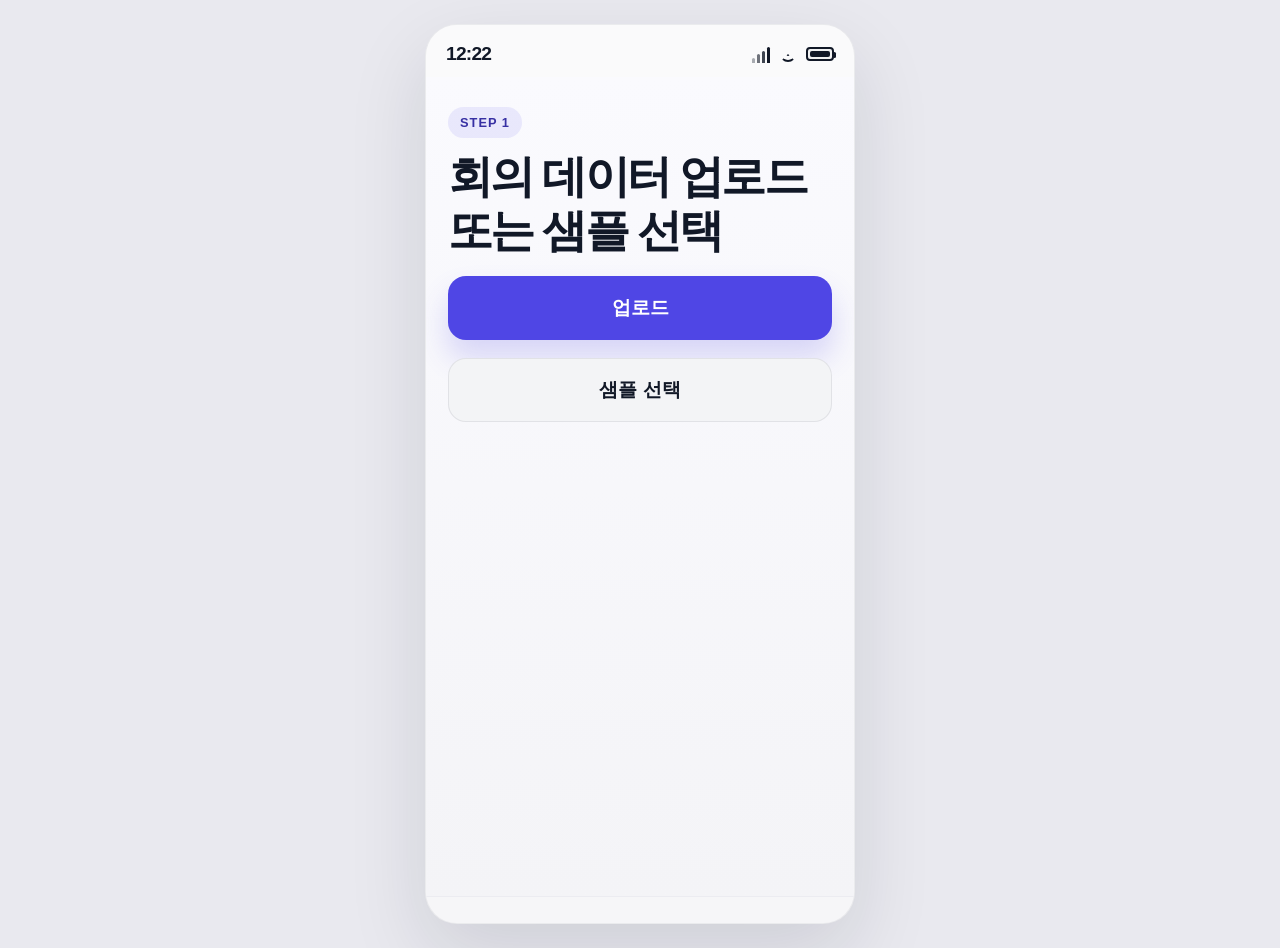
==== demo-pages/step-01-upload.html @ 853f2ba0 "Add STT evaluation demo pages" ====
<!doctype html>
<html lang="ko">
  <head>
    <meta charset="UTF-8" />
    <meta name="viewport" content="width=device-width, initial-scale=1.0" />
    <title>STEP 1 · 업로드 / 샘플 선택</title>
    <link rel="stylesheet" href="../styles.css" />
  </head>
  <body>
    <div class="page-shell">
      <div
        class="phone-frame"
        aria-label="STEP 1 회의 데이터 업로드 또는 샘플 선택"
      >
        <header class="status-bar">
          <span class="time">12:22</span>
          <div class="status-icons" aria-label="상태 표시">
            <span class="signal"><i></i><i></i><i></i><i></i></span>
            <span class="wifi" aria-hidden="true"></span>
            <span class="battery" aria-hidden="true"
              ><span class="battery-level"></span
            ></span>
          </div>
        </header>

        <main class="screen">
          <div class="screen-header">
            <span class="screen-tag">STEP 1</span>
            <h1>회의 데이터 업로드 또는 샘플 선택</h1>
          </div>
          <div class="upload-box">
            <button class="primary-btn large-btn">업로드</button>
            <button class="secondary-btn large-btn">샘플 선택</button>
          </div>
          <div class="slide-actions">
            <a
              class="slide-nav-btn secondary disabled"
              href="step-01-upload.html"
              >이전</a
            >
            <a class="slide-nav-btn primary" href="step-02-transcript.html"
              >다음</a
            >
          </div>
        </main>
      </div>
    </div>
    <script src="../script.js"></script>
  </body>
</html>
---- styles.css ----
﻿:root {
  --primary: #4f46e5;
  --primary-strong: #3730a3;
  --bg: #f4f4f7;
  --panel: #ffffff;
  --panel-soft: #f3f4f6;
  --line: rgba(17, 24, 39, 0.12);
  --text: #111827;
  --muted: #4b5563;
  --success: #10b981;
  --gray: #64748b;
  --shadow: 0 18px 50px rgba(79, 70, 229, 0.12);
}

* {
  box-sizing: border-box;
}

html,
body {
  margin: 0;
  width: 100%;
  min-height: 100%;
  font-family: -apple-system, BlinkMacSystemFont, "Segoe UI", sans-serif;
  background: #e9e9ef;
  color: var(--text);
}

button,
input,
textarea {
  font: inherit;
}

body {
  display: flex;
  justify-content: center;
  align-items: flex-start;
  min-height: 100vh;
  padding: 24px;
}

.page-shell {
  width: 100%;
  display: flex;
  justify-content: center;
  align-items: flex-start;
}

.phone-frame {
  width: 100%;
  max-width: 430px;
  min-height: 900px;
  background: #f6f6f8;
  border: 1px solid rgba(17, 24, 39, 0.05);
  border-radius: 32px;
  box-shadow: 0 30px 80px rgba(15, 23, 42, 0.12);
  overflow: hidden;
}

.status-bar {
  display: flex;
  align-items: center;
  justify-content: space-between;
  background: rgba(255, 255, 255, 0.4);
  padding: 18px 20px 12px;
  font-weight: 700;
}

.time {
  font-size: 1.2rem;
  letter-spacing: -0.04em;
}

.status-icons {
  display: flex;
  align-items: center;
  gap: 10px;
  color: #111827;
}

.signal {
  display: inline-flex;
  align-items: end;
  gap: 2px;
  height: 18px;
}

.signal i {
  display: block;
  width: 3px;
  border-radius: 2px 2px 0 0;
  background: #111827;
}

.signal i:nth-child(1) {
  height: 5px;
  opacity: 0.35;
}
.signal i:nth-child(2) {
  height: 9px;
  opacity: 0.6;
}
.signal i:nth-child(3) {
  height: 12px;
  opacity: 0.8;
}
.signal i:nth-child(4) {
  height: 16px;
}

.wifi {
  width: 16px;
  height: 16px;
  border: 2px solid transparent;
  border-top-color: #111827;
  border-radius: 50%;
  transform: rotate(180deg);
  position: relative;
}

.wifi::before {
  content: "";
  position: absolute;
  inset: 4px 4px 2px;
  border: 2px solid transparent;
  border-top-color: #111827;
  border-radius: 50%;
}

.battery {
  position: relative;
  width: 28px;
  height: 14px;
  border: 2px solid #111827;
  border-radius: 4px;
  background: rgba(17, 24, 39, 0.04);
}

.battery::after {
  content: "";
  position: absolute;
  right: -4px;
  top: 3px;
  width: 3px;
  height: 6px;
  border-radius: 2px;
  background: #111827;
}

.battery-level {
  position: absolute;
  inset: 2px;
  border-radius: 2px;
  background: #111827;
}

.page-stack {
  display: flex;
  flex-direction: column;
}

.demo-menu-shell {
  width: 100%;
  min-height: 100vh;
  display: flex;
  align-items: center;
  justify-content: center;
  padding: 32px 18px;
}

.demo-menu-card {
  width: min(100%, 860px);
  background: #ffffff;
  border: 1px solid rgba(17, 24, 39, 0.08);
  border-radius: 28px;
  box-shadow: 0 30px 80px rgba(15, 23, 42, 0.12);
  padding: 32px 24px;
}

.eyebrow {
  margin: 0 0 8px;
  color: var(--primary-strong);
  font-weight: 800;
  letter-spacing: 0.08em;
  text-transform: uppercase;
}

.demo-menu-card h1 {
  margin: 0 0 24px;
  font-size: clamp(2.3rem, 4vw, 3.5rem);
  line-height: 1.15;
  letter-spacing: -0.06em;
}

.demo-menu-grid {
  display: grid;
  grid-template-columns: repeat(2, minmax(0, 1fr));
  gap: 14px;
}

.demo-link {
  display: block;
  padding: 18px 20px;
  border-radius: 18px;
  background: linear-gradient(
    180deg,
    rgba(79, 70, 229, 0.08),
    rgba(79, 70, 229, 0.02)
  );
  border: 1px solid rgba(79, 70, 229, 0.12);
  color: var(--text);
  font-size: 1.08rem;
  font-weight: 700;
  text-decoration: none;
  box-shadow: inset 0 1px 0 rgba(255, 255, 255, 0.5);
}

.screen {
  min-height: 820px;
  display: flex;
  flex-direction: column;
  justify-content: flex-start;
  gap: 18px;
  padding: 30px 22px 24px;
  border-bottom: 1px solid rgba(17, 24, 39, 0.06);
  background: linear-gradient(180deg, #fafafe 0%, #f4f4f7 100%);
  flex: 1;
}

.redirect-shell {
  width: 100%;
  min-height: 100vh;
  display: flex;
  align-items: center;
  justify-content: center;
  padding: 24px;
}

.redirect-card {
  width: min(100%, 560px);
  background: #fff;
  border-radius: 28px;
  padding: 32px 24px;
  text-align: center;
  box-shadow: 0 30px 70px rgba(15, 23, 42, 0.12);
}

.redirect-card h1 {
  margin: 0 0 12px;
  font-size: clamp(2rem, 4vw, 2.8rem);
  letter-spacing: -0.06em;
}

.redirect-card p {
  margin: 0 0 20px;
  color: var(--muted);
  font-size: 1.1rem;
}

.primary-link {
  display: inline-block;
  padding: 16px 22px;
  border-radius: 18px;
  background: var(--primary);
  color: white;
  text-decoration: none;
  font-weight: 800;
  font-size: 1.08rem;
}

.screen-header {
  display: flex;
  flex-direction: column;
  gap: 12px;
}

.screen-tag {
  display: inline-flex;
  width: fit-content;
  padding: 8px 12px;
  border-radius: 999px;
  background: rgba(79, 70, 229, 0.1);
  color: var(--primary-strong);
  font-size: 0.8rem;
  font-weight: 800;
  letter-spacing: 0.08em;
}

.screen-header h1 {
  margin: 0;
  font-size: clamp(2rem, 4vw, 2.8rem);
  line-height: 1.2;
  letter-spacing: -0.06em;
}

.upload-box {
  display: flex;
  flex-direction: column;
  gap: 18px;
}

.large-btn,
.primary-btn,
.secondary-btn,
.topic-btn,
.subtopic-btn,
.send-btn,
.play-btn {
  min-height: 64px;
  border-radius: 18px;
  border: 1px solid transparent;
  font-size: 1.18rem;
  font-weight: 700;
  cursor: pointer;
}

.primary-btn,
.send-btn,
.play-btn {
  background: var(--primary);
  color: white;
  box-shadow: 0 18px 30px rgba(79, 70, 229, 0.2);
}

.secondary-btn {
  background: var(--panel-soft);
  color: var(--text);
  border-color: rgba(17, 24, 39, 0.08);
}

.full-width {
  width: 100%;
  margin-top: 18px;
}

.transcript-box,
.hierarchy-box,
.audio-panel,
.detail-card {
  background: var(--panel-soft);
  border: 1px solid var(--line);
  border-radius: 20px;
  padding: 18px;
}

.transcript-box {
  display: grid;
  gap: 14px;
}

.speaker-tag {
  display: inline-flex;
  width: fit-content;
  align-items: center;
  background: rgba(79, 70, 229, 0.1);
  color: var(--primary-strong);
  border-radius: 999px;
  padding: 8px 12px;
  font-weight: 800;
}

.transcript-box p {
  margin: 0;
  font-size: 1.08rem;
  line-height: 1.7;
  color: var(--muted);
}

.hierarchy-box {
  display: grid;
  gap: 12px;
}

.h1-box,
.h2-box,
.h3-box {
  background: #fff;
  border: 1px solid rgba(79, 70, 229, 0.08);
  border-radius: 16px;
  padding: 18px 16px;
  font-weight: 700;
  font-size: 1.1rem;
}

.h1-box {
  background: rgba(79, 70, 229, 0.08);
}

.h2-box {
  margin-left: 16px;
}
.h3-box {
  margin-left: 30px;
}

.topic-grid {
  display: flex;
  flex-direction: column;
  gap: 12px;
  width: 100%;
}

.large-grid .topic-btn {
  width: 100%;
  flex: 0 0 auto;
  min-width: 100%;
  min-height: 70px;
  padding: 18px 20px;
  text-align: left;
  justify-content: flex-start;
}

.small-grid .subtopic-btn {
  flex: 1 1 100%;
}

.topic-btn,
.subtopic-btn {
  width: 100%;
  background: var(--panel-soft);
  border: 1px solid rgba(17, 24, 39, 0.08);
  color: var(--text);
}

.topic-btn.active,
.subtopic-btn.active {
  background: var(--primary);
  color: white;
  border-color: var(--primary);
  box-shadow: 0 14px 24px rgba(79, 70, 229, 0.2);
}

.detail-list {
  display: grid;
  gap: 14px;
}

.detail-card {
  background: rgba(255, 255, 255, 0.7);
}

.detail-card.main {
  background: rgba(79, 70, 229, 0.06);
  border-color: rgba(79, 70, 229, 0.12);
}

.detail-meta,
.detail-footer {
  display: flex;
  justify-content: space-between;
  align-items: center;
  gap: 8px;
  font-size: 0.95rem;
  color: var(--muted);
}

.label-pill {
  display: inline-flex;
  padding: 8px 12px;
  border-radius: 999px;
  font-size: 0.8rem;
  font-weight: 800;
}

.label-pill.violet {
  background: rgba(79, 70, 229, 0.12);
  color: var(--primary-strong);
}

.label-pill.gray {
  background: rgba(100, 116, 139, 0.12);
  color: var(--gray);
}

.detail-card h3 {
  margin: 14px 0 10px;
  font-size: 1.5rem;
  line-height: 1.4;
}

.ghost-link {
  display: inline-flex;
  align-items: center;
  justify-content: center;
  margin-top: 12px;
  padding: 10px 14px;
  border: 1px solid rgba(79, 70, 229, 0.18);
  border-radius: 12px;
  background: rgba(79, 70, 229, 0.08);
  color: var(--primary-strong);
  font-weight: 800;
  font-size: 0.95rem;
}

.detail-card p {
  margin: 0;
  font-size: 1.02rem;
  line-height: 1.7;
  color: var(--muted);
}

.status-text {
  font-weight: 800;
  color: var(--primary-strong);
}

.status-text.muted {
  color: var(--gray);
}

textarea {
  width: 100%;
  min-height: 140px;
  border: 1px solid var(--line);
  border-radius: 18px;
  background: var(--panel-soft);
  padding: 18px 16px;
  font-size: 1.1rem;
  color: var(--text);
  resize: vertical;
}

.input-row {
  display: flex;
  align-items: center;
  gap: 12px;
  padding: 10px 12px 10px 18px;
  border: 1px solid var(--line);
  border-radius: 18px;
  background: var(--panel-soft);
}

.input-row input {
  flex: 1;
  border: none;
  background: transparent;
  font-size: 1.15rem;
  color: var(--text);
  outline: none;
}

.send-btn,
.play-btn {
  width: 60px;
  min-width: 60px;
  height: 60px;
  border-radius: 50%;
  display: grid;
  place-items: center;
  font-size: 1.8rem;
}

.audio-panel {
  background: rgba(255, 255, 255, 0.7);
}

.audio-head {
  display: flex;
  justify-content: space-between;
  align-items: center;
  gap: 12px;
  font-size: 1.1rem;
  font-weight: 800;
  margin-bottom: 18px;
}

.waveform {
  display: grid;
  grid-template-columns: repeat(16, minmax(0, 1fr));
  gap: 6px;
  align-items: end;
  height: 90px;
}

.waveform span {
  display: block;
  border-radius: 999px;
  background: linear-gradient(
    180deg,
    rgba(79, 70, 229, 0.9),
    rgba(79, 70, 229, 0.2)
  );
}

.question-screen {
  justify-content: flex-start;
  padding-top: 18px;
}

.question-header-row {
  display: flex;
  align-items: center;
  justify-content: space-between;
  gap: 12px;
  width: 100%;
  padding: 0 4px 10px;
}

.back-icon {
  border: none;
  background: transparent;
  color: #111827;
  font-size: 2.3rem;
  line-height: 1;
  padding: 0;
  cursor: pointer;
}

.meeting-date {
  flex: 1;
  font-size: 1.08rem;
  font-weight: 700;
  letter-spacing: -0.02em;
  white-space: nowrap;
  overflow: hidden;
  text-overflow: ellipsis;
}

.header-actions {
  display: flex;
  align-items: center;
  gap: 12px;
  font-size: 1.5rem;
  color: #111827;
}

.mini-icon,
.mini-menu {
  line-height: 1;
}

.question-tab-row {
  display: flex;
  width: 100%;
  gap: 18px;
  padding-bottom: 12px;
  border-bottom: 1px solid rgba(17, 24, 39, 0.12);
  margin-bottom: 18px;
}

.question-tab {
  border: none;
  background: transparent;
  color: #6b7280;
  font-size: 1rem;
  font-weight: 700;
  padding: 0;
  cursor: pointer;
}

.question-tab.active {
  color: #111827;
  position: relative;
}

.question-tab.active::after {
  content: "";
  position: absolute;
  left: 0;
  right: 0;
  bottom: -13px;
  height: 3px;
  border-radius: 999px;
  background: #111827;
}

.question-title-wrap {
  width: 100%;
  margin: 0 0 18px;
}

.question-title-wrap h1 {
  margin: 0;
  font-size: clamp(1.8rem, 4vw, 2.6rem);
  line-height: 1.25;
  letter-spacing: -0.06em;
  color: #111827;
}

.question-suggestions {
  display: flex;
  flex-direction: column;
  gap: 12px;
  width: 100%;
  margin-bottom: auto;
}

.suggestion-pill {
  display: flex;
  align-items: center;
  width: 100%;
  min-height: 58px;
  border: 1px solid rgba(17, 24, 39, 0.1);
  border-radius: 18px;
  background: rgba(255, 255, 255, 0.72);
  color: #111827;
  font-size: 1.05rem;
  font-weight: 600;
  text-align: left;
  padding: 0 16px;
  cursor: pointer;
  gap: 10px;
}

.suggestion-icon {
  display: inline-flex;
  align-items: center;
  justify-content: center;
  width: 22px;
  height: 22px;
  font-size: 1.2rem;
}

.question-compose {
  display: flex;
  align-items: center;
  width: 100%;
  min-height: 72px;
  border: 1px solid rgba(17, 24, 39, 0.08);
  background: rgba(255, 255, 255, 0.82);
  border-radius: 18px;
  padding: 10px 14px 10px 20px;
  margin-top: 18px;
  box-shadow: inset 0 1px 0 rgba(255, 255, 255, 0.5);
}

.question-compose input {
  flex: 1;
  border: none;
  background: transparent;
  font-size: 1.1rem;
  color: #6b7280;
  outline: none;
}

.question-compose .send-btn {
  width: 52px;
  min-width: 52px;
  height: 52px;
  border-radius: 16px;
  font-size: 1.7rem;
}

.slide-actions {
  display: none !important;
}

.show-bottom-nav .slide-actions {
  display: flex !important;
  gap: 12px;
  margin-top: auto;
}

.slide-actions.show-bottom-nav-only-next {
  display: flex !important;
  margin-top: auto;
}

.slide-actions.show-bottom-nav-only-next .slide-nav-btn.secondary {
  display: none;
}

.slide-actions.show-bottom-nav-only-next .slide-nav-btn.primary {
  width: 100%;
}

.phone-frame {
  position: relative;
}

.back-nav-btn {
  position: absolute;
  top: 58px;
  left: 18px;
  z-index: 5;
  width: 42px;
  height: 42px;
  border: none;
  border-radius: 12px;
  background: rgba(79, 70, 229, 0.12);
  color: var(--primary-strong);
  font-size: 2rem;
  font-weight: 700;
  line-height: 1;
  display: inline-flex;
  align-items: center;
  justify-content: center;
  cursor: pointer;
  box-shadow: 0 8px 20px rgba(79, 70, 229, 0.08);
}

.back-nav-btn:hover {
  background: rgba(79, 70, 229, 0.18);
}

.slide-nav-btn {
  flex: 1;
  display: inline-flex;
  align-items: center;
  justify-content: center;
  min-height: 58px;
  border-radius: 16px;
  text-decoration: none;
  font-size: 1.06rem;
  font-weight: 800;
  border: 1px solid transparent;
  cursor: pointer;
}

.slide-nav-btn.primary {
  background: var(--primary);
  color: white;
  box-shadow: 0 14px 26px rgba(79, 70, 229, 0.18);
}

.slide-nav-btn.secondary {
  background: rgba(17, 24, 39, 0.04);
  color: var(--text);
  border-color: rgba(17, 24, 39, 0.08);
}

.slide-nav-btn.disabled {
  opacity: 0.45;
  pointer-events: none;
  background: rgba(17, 24, 39, 0.04);
  color: var(--muted);
  border-color: rgba(17, 24, 39, 0.08);
}

.waveform span:nth-child(1) {
  height: 24%;
}
.waveform span:nth-child(2) {
  height: 38%;
}
.waveform span:nth-child(3) {
  height: 54%;
}
.waveform span:nth-child(4) {
  height: 72%;
}
.waveform span:nth-child(5) {
  height: 64%;
}
.waveform span:nth-child(6) {
  height: 46%;
}
.waveform span:nth-child(7) {
  height: 32%;
}
.waveform span:nth-child(8) {
  height: 60%;
}
.waveform span:nth-child(9) {
  height: 86%;
}
.waveform span:nth-child(10) {
  height: 56%;
}
.waveform span:nth-child(11) {
  height: 42%;
}
.waveform span:nth-child(12) {
  height: 76%;
}
.waveform span:nth-child(13) {
  height: 90%;
}
.waveform span:nth-child(14) {
  height: 68%;
}
.waveform span:nth-child(15) {
  height: 38%;
}
.waveform span:nth-child(16) {
  height: 70%;
}

@media (max-width: 420px) {
  body {
    padding: 12px;
  }

  .phone-frame {
    max-width: 100%;
    border-radius: 20px;
  }

  .screen {
    min-height: 760px;
    padding-left: 18px;
    padding-right: 18px;
  }

  .detail-meta,
  .detail-footer {
    flex-direction: column;
    align-items: flex-start;
  }
}
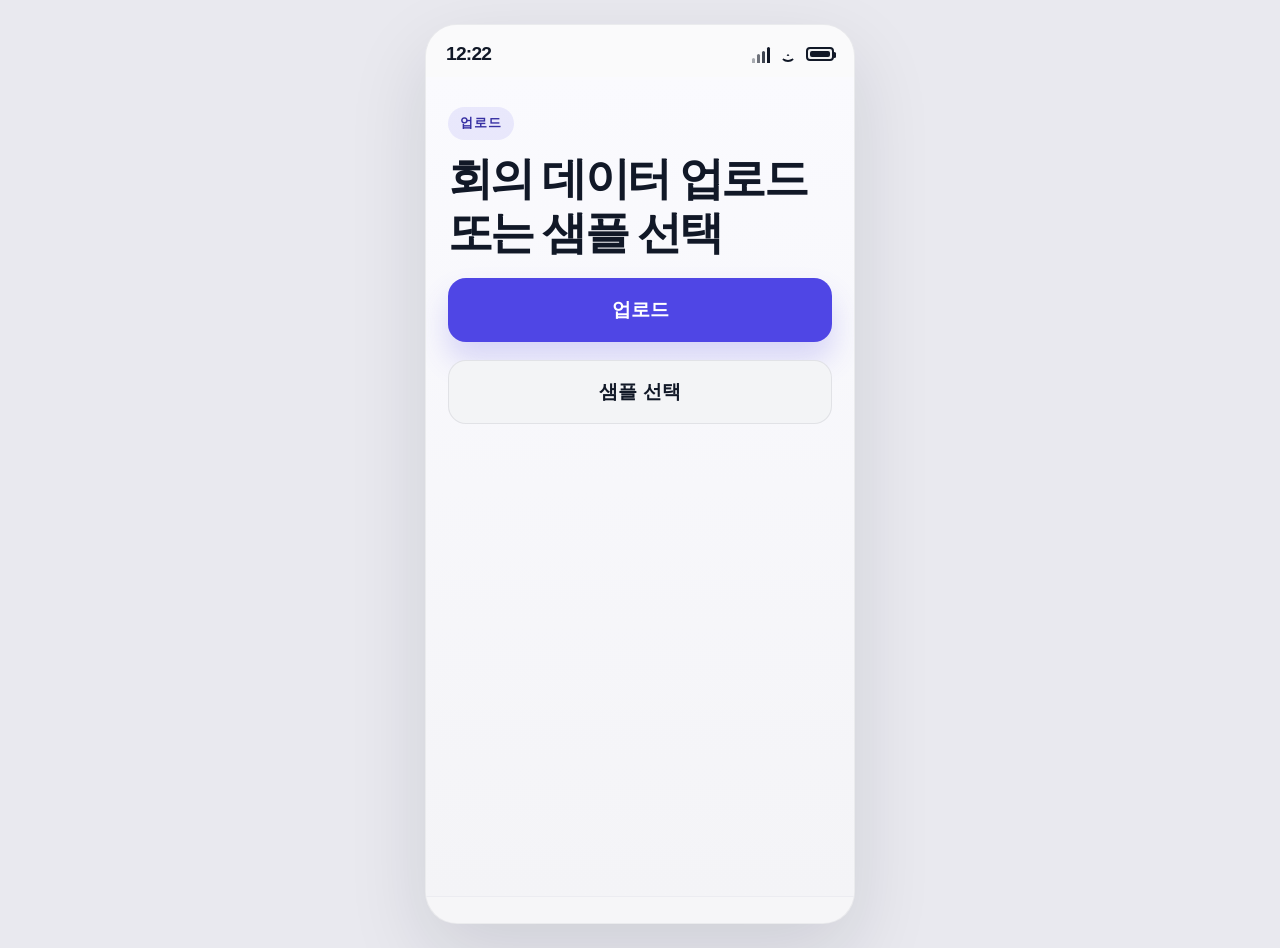
==== commit afa25740: "Remove STEP labels from demo pages" ====
--- a/demo-pages/step-01-upload.html
+++ b/demo-pages/step-01-upload.html
@@ -3,15 +3,12 @@
   <head>
     <meta charset="UTF-8" />
     <meta name="viewport" content="width=device-width, initial-scale=1.0" />
-    <title>STEP 1 · 업로드 / 샘플 선택</title>
+    <title>업로드 / 샘플 선택</title>
     <link rel="stylesheet" href="../styles.css" />
   </head>
   <body>
     <div class="page-shell">
-      <div
-        class="phone-frame"
-        aria-label="STEP 1 회의 데이터 업로드 또는 샘플 선택"
-      >
+      <div class="phone-frame" aria-label="회의 데이터 업로드 또는 샘플 선택">
         <header class="status-bar">
           <span class="time">12:22</span>
           <div class="status-icons" aria-label="상태 표시">
@@ -25,7 +22,7 @@
 
         <main class="screen">
           <div class="screen-header">
-            <span class="screen-tag">STEP 1</span>
+            <span class="screen-tag">업로드</span>
             <h1>회의 데이터 업로드 또는 샘플 선택</h1>
           </div>
           <div class="upload-box">
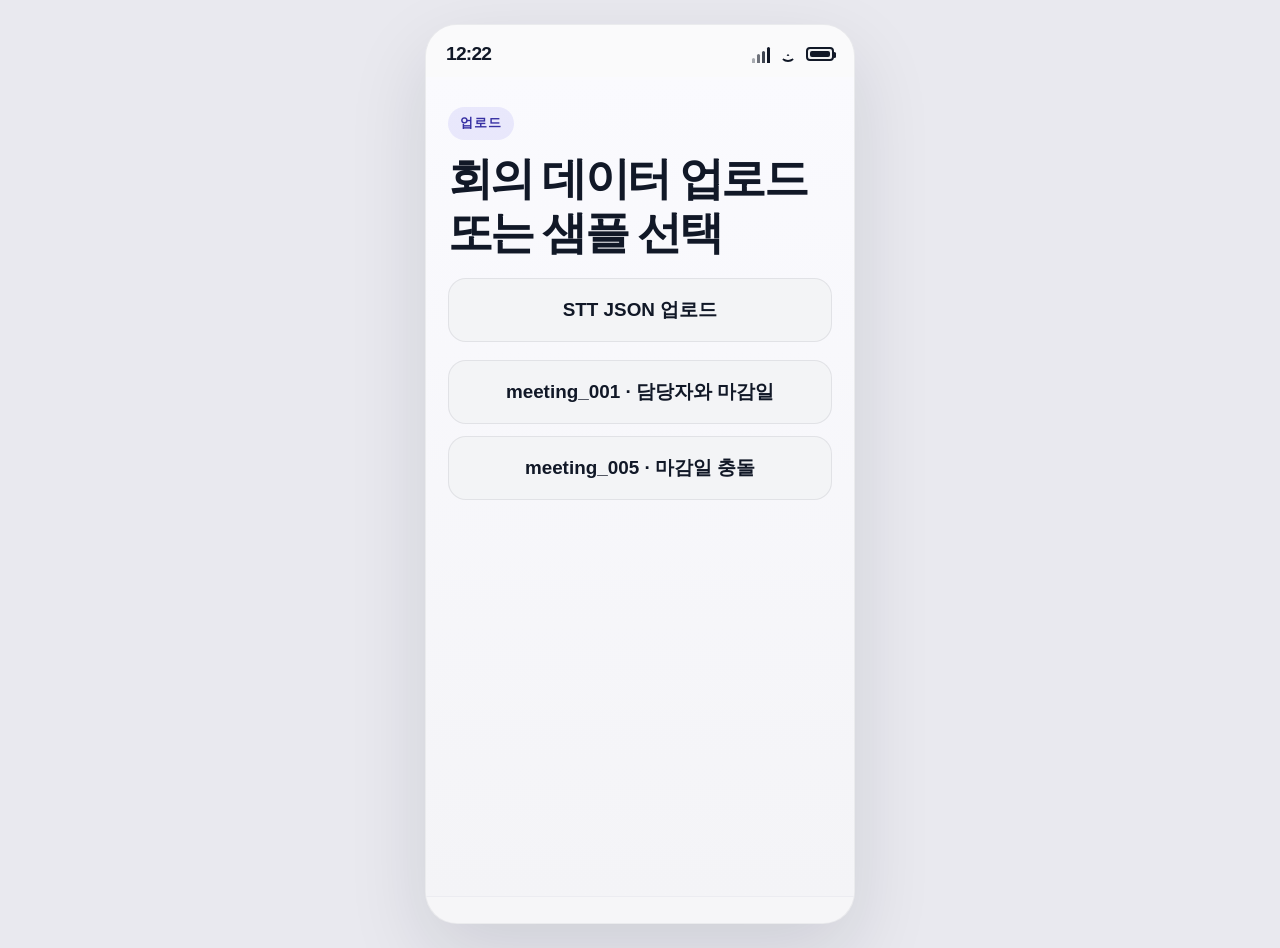
==== commit 0e073200: "Complete meeting structure demo interactions" ====
--- a/demo-pages/step-01-upload.html
+++ b/demo-pages/step-01-upload.html
@@ -26,8 +26,23 @@
             <h1>회의 데이터 업로드 또는 샘플 선택</h1>
           </div>
           <div class="upload-box">
-            <button class="primary-btn large-btn">업로드</button>
-            <button class="secondary-btn large-btn">샘플 선택</button>
+            <label class="secondary-btn large-btn file-picker"
+              >STT JSON 업로드<input type="file" accept=".json"
+            /></label>
+            <div class="sample-list" aria-label="샘플 회의 선택">
+              <button
+                class="secondary-btn large-btn"
+                data-meeting="meeting_001"
+              >
+                meeting_001 · 담당자와 마감일
+              </button>
+              <button
+                class="secondary-btn large-btn"
+                data-meeting="meeting_005"
+              >
+                meeting_005 · 마감일 충돌
+              </button>
+            </div>
           </div>
           <div class="slide-actions">
             <a
--- a/styles.css
+++ b/styles.css
@@ -300,6 +300,24 @@
   gap: 18px;
 }
 
+.sample-list {
+  display: grid;
+  gap: 12px;
+}
+
+.file-picker {
+  display: grid;
+  place-items: center;
+  cursor: pointer;
+}
+
+.file-picker input {
+  position: absolute;
+  width: 1px;
+  height: 1px;
+  opacity: 0;
+}
+
 .large-btn,
 .primary-btn,
 .secondary-btn,
@@ -334,6 +352,24 @@
   margin-top: 18px;
 }
 
+.edit-cta {
+  min-height: 76px;
+  font-size: 1.3rem;
+}
+
+.detail-actions {
+  display: grid;
+  grid-template-columns: 1fr 1fr;
+  gap: 12px;
+  margin-top: 18px;
+}
+
+.detail-actions .large-btn {
+  min-height: 72px;
+  padding: 12px;
+  font-size: 1rem;
+}
+
 .transcript-box,
 .hierarchy-box,
 .audio-panel,
@@ -436,6 +472,15 @@
   gap: 14px;
 }
 
+.detail-empty {
+  margin: 0;
+  padding: 24px 18px;
+  border: 1px dashed var(--line);
+  border-radius: 18px;
+  color: var(--muted);
+  text-align: center;
+}
+
 .detail-card {
   background: rgba(255, 255, 255, 0.7);
 }
@@ -519,6 +564,34 @@
   font-size: 1.1rem;
   color: var(--text);
   resize: vertical;
+}
+
+.edit-form {
+  display: grid;
+  gap: 16px;
+}
+
+.edit-form label {
+  display: grid;
+  gap: 8px;
+  color: var(--muted);
+  font-weight: 800;
+}
+
+.edit-form input {
+  width: 100%;
+  border: 1px solid var(--line);
+  border-radius: 14px;
+  padding: 14px 16px;
+  background: var(--panel-soft);
+  color: var(--text);
+}
+
+.edit-form [data-feedback-status] {
+  min-height: 1.4em;
+  margin: 0;
+  color: var(--success);
+  font-weight: 800;
 }
 
 .input-row {
@@ -740,6 +813,27 @@
   height: 52px;
   border-radius: 16px;
   font-size: 1.7rem;
+}
+
+.answer-box {
+  display: grid;
+  gap: 10px;
+  width: 100%;
+  padding: 16px;
+  border-left: 4px solid var(--primary);
+  border-radius: 12px;
+  background: rgba(79, 70, 229, 0.07);
+  color: var(--text);
+  line-height: 1.6;
+}
+
+.answer-box p {
+  margin: 0;
+  color: var(--muted);
+}
+
+audio {
+  width: 100%;
 }
 
 .slide-actions {
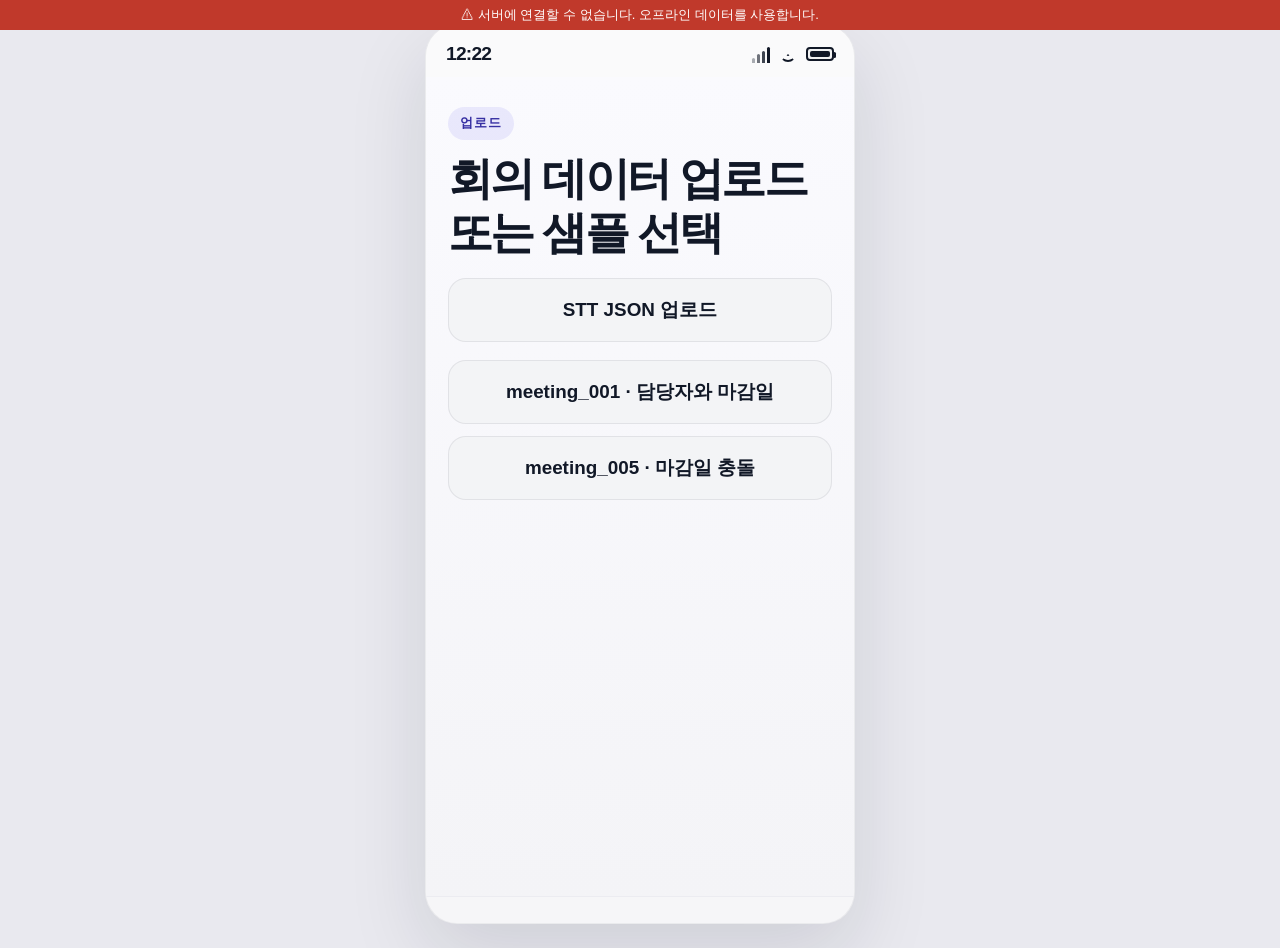
==== commit cabd14fe: "Update cache buster in html" ====
--- a/demo-pages/step-01-upload.html
+++ b/demo-pages/step-01-upload.html
@@ -57,6 +57,6 @@
         </main>
       </div>
     </div>
-    <script src="../script.js"></script>
+    <script src="../script.js?v=nav-labels-2"></script>
   </body>
 </html>
--- a/styles.css
+++ b/styles.css
@@ -181,7 +181,7 @@
 .eyebrow {
   margin: 0 0 8px;
   color: var(--primary-strong);
-  font-weight: 800;
+  font-weight: 600;
   letter-spacing: 0.08em;
   text-transform: uppercase;
 }
@@ -228,6 +228,10 @@
   flex: 1;
 }
 
+.phone-frame.has-back-nav .screen {
+  padding-top: 64px;
+}
+
 .redirect-shell {
   width: 100%;
   min-height: 100vh;
@@ -385,6 +389,92 @@
   gap: 14px;
 }
 
+.speaker-review-panel {
+  display: grid;
+  gap: 14px;
+  padding: 18px;
+  border: 1px solid rgba(79, 70, 229, 0.14);
+  border-radius: 20px;
+  background: rgba(255, 255, 255, 0.86);
+}
+
+.review-section-heading,
+.review-content-heading {
+  display: flex;
+  align-items: baseline;
+  justify-content: space-between;
+  gap: 12px;
+}
+
+.review-section-heading strong,
+.review-content-heading strong {
+  font-size: 1.08rem;
+}
+
+.review-section-heading span,
+.review-content-heading span {
+  color: var(--muted);
+  font-size: 0.78rem;
+}
+
+.participant-chips {
+  display: flex;
+  flex-wrap: wrap;
+  gap: 8px;
+}
+
+.participant-chip {
+  padding: 8px 14px;
+  border-radius: 999px;
+  background: rgba(79, 70, 229, 0.1);
+  color: var(--primary-strong);
+  font-size: 0.9rem;
+  font-weight: 800;
+}
+
+.mapping-heading {
+  padding-top: 4px;
+  border-top: 1px solid rgba(17, 24, 39, 0.08);
+}
+
+.speaker-mapping-list {
+  display: grid;
+  gap: 8px;
+}
+
+.speaker-mapping-row {
+  display: flex;
+  align-items: center;
+  justify-content: space-between;
+  gap: 12px;
+  color: var(--text);
+  font-weight: 800;
+}
+
+.speaker-mapping-row select {
+  min-width: 150px;
+  padding: 10px 12px;
+  border: 1px solid rgba(79, 70, 229, 0.18);
+  border-radius: 12px;
+  background: #fff;
+  color: var(--text);
+  font-weight: 700;
+}
+
+.apply-speakers-btn {
+  min-height: 48px;
+  border: 0;
+  border-radius: 14px;
+  background: var(--primary);
+  color: #fff;
+  font-weight: 800;
+  cursor: pointer;
+}
+
+.review-content-heading {
+  padding: 2px 2px 0;
+}
+
 .speaker-tag {
   display: inline-flex;
   width: fit-content;
@@ -415,8 +505,10 @@
   border: 1px solid rgba(79, 70, 229, 0.08);
   border-radius: 16px;
   padding: 18px 16px;
-  font-weight: 700;
-  font-size: 1.1rem;
+  color: #111827;
+  font-weight: 800;
+  font-size: 1.28rem;
+  line-height: 1.45;
 }
 
 .h1-box {
@@ -457,6 +549,8 @@
   background: var(--panel-soft);
   border: 1px solid rgba(17, 24, 39, 0.08);
   color: var(--text);
+  font-size: 1.32rem;
+  font-weight: 800;
 }
 
 .topic-btn.active,
@@ -712,6 +806,15 @@
   margin-bottom: 18px;
 }
 
+.question-kicker {
+  display: inline-block;
+  margin-bottom: 12px;
+  color: var(--primary-strong);
+  font-size: 0.72rem;
+  font-weight: 900;
+  letter-spacing: 0.16em;
+}
+
 .question-tab {
   border: none;
   background: transparent;
@@ -723,7 +826,7 @@
 }
 
 .question-tab.active {
-  color: #111827;
+  color: var(--primary-strong);
   position: relative;
 }
 
@@ -735,7 +838,7 @@
   bottom: -13px;
   height: 3px;
   border-radius: 999px;
-  background: #111827;
+  background: var(--primary);
 }
 
 .question-title-wrap {
@@ -752,8 +855,8 @@
 }
 
 .question-suggestions {
-  display: flex;
-  flex-direction: column;
+  display: grid;
+  grid-template-columns: 1fr;
   gap: 12px;
   width: 100%;
   margin-bottom: auto;
@@ -827,6 +930,10 @@
   line-height: 1.6;
 }
 
+.answer-box[hidden] {
+  display: none !important;
+}
+
 .answer-box p {
   margin: 0;
   color: var(--muted);
@@ -864,24 +971,42 @@
 }
 
 .back-nav-btn {
+  width: 42px;
+  min-width: 42px;
+  height: 42px;
+  border: none;
+  border-radius: 14px;
+  background: rgba(79, 70, 229, 0.12);
+  color: var(--primary-strong);
+  padding: 0 14px 0 10px;
+  font-size: 0.92rem;
+  font-weight: 700;
+  line-height: 1;
+  display: inline-flex;
+  align-items: center;
+  justify-content: center;
+  cursor: pointer;
+  box-shadow: 0 8px 20px rgba(79, 70, 229, 0.08);
+}
+
+.back-nav-wrap {
   position: absolute;
   top: 58px;
   left: 18px;
   z-index: 5;
-  width: 42px;
-  height: 42px;
-  border: none;
-  border-radius: 12px;
-  background: rgba(79, 70, 229, 0.12);
+  display: inline-flex;
+  align-items: center;
+  gap: 10px;
+}
+
+.back-nav-label {
   color: var(--primary-strong);
-  font-size: 2rem;
-  font-weight: 700;
-  line-height: 1;
-  display: inline-flex;
-  align-items: center;
-  justify-content: center;
-  cursor: pointer;
-  box-shadow: 0 8px 20px rgba(79, 70, 229, 0.08);
+  padding: 8px 14px;
+  border-radius: 999px;
+  background: rgba(79, 70, 229, 0.1);
+  font-size: 0.98rem;
+  font-weight: 800;
+  white-space: nowrap;
 }
 
 .back-nav-btn:hover {
